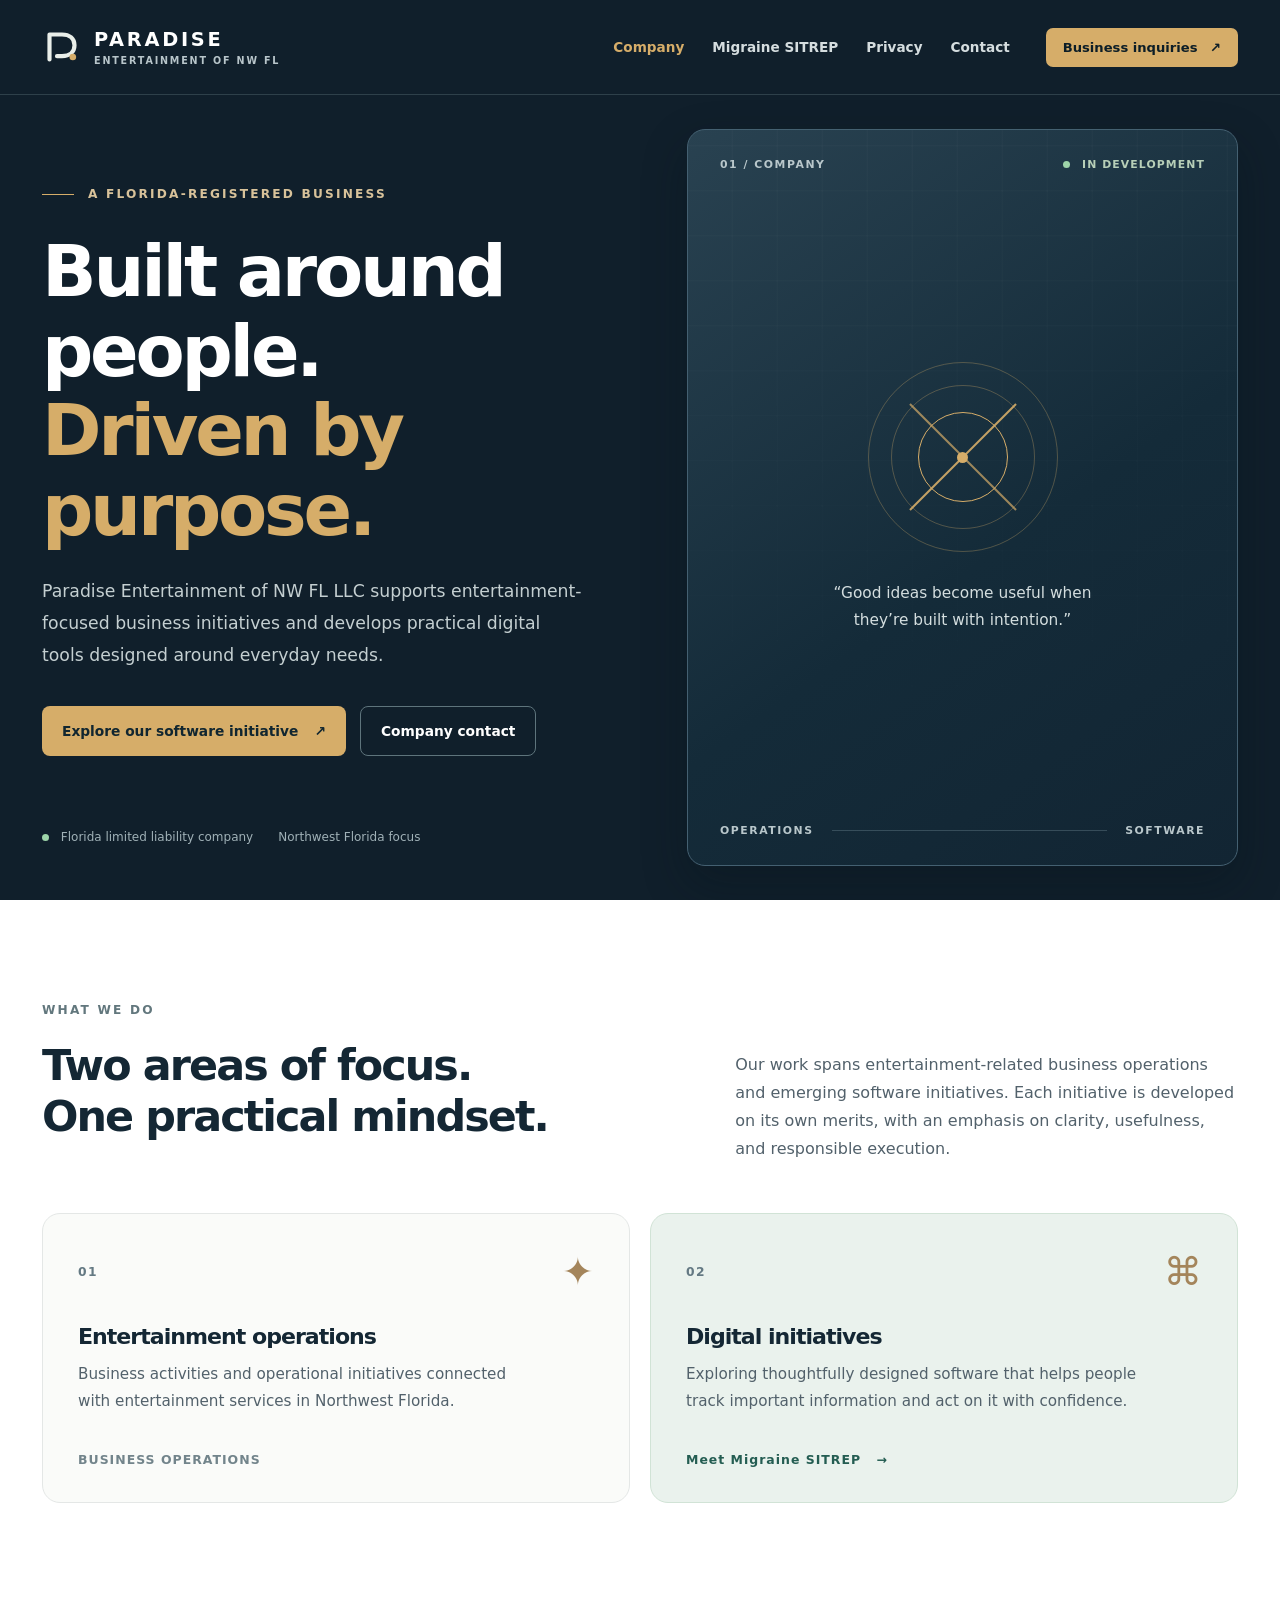
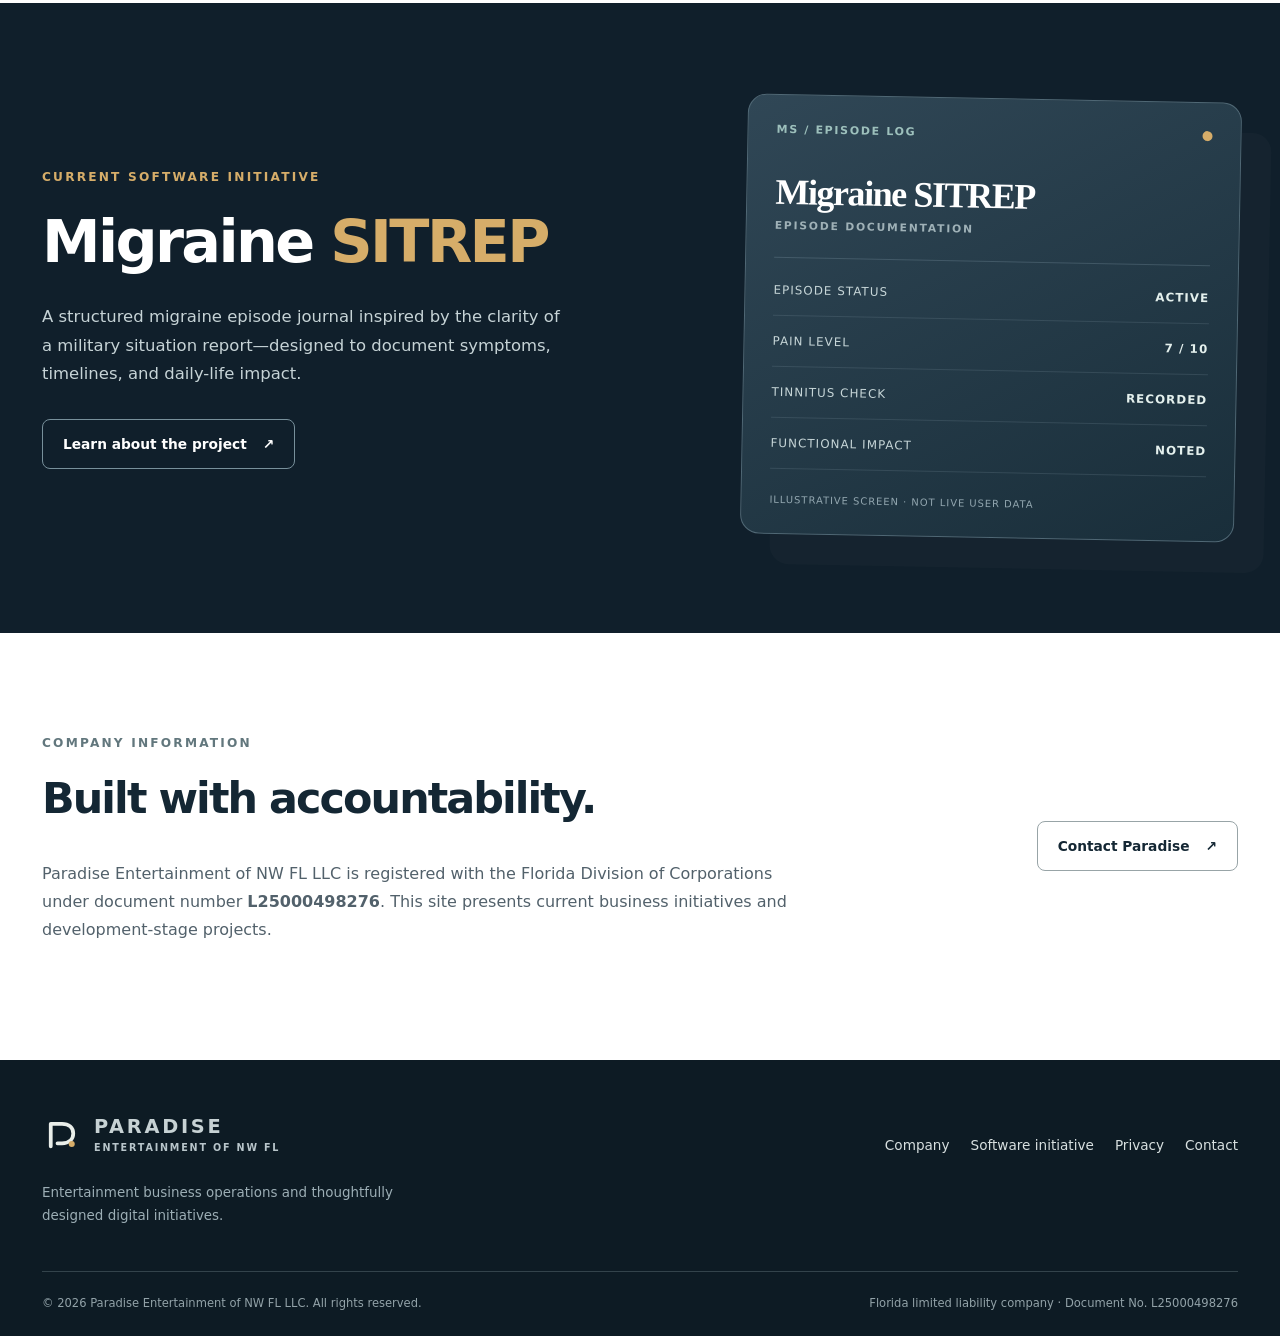
==== index.html @ 519bc17c "initial" ====
<!doctype html><html lang="en"><head><meta charset="utf-8"><meta name="viewport" content="width=device-width, initial-scale=1"><meta name="color-scheme" content="light"><meta name="theme-color" content="#101F2B"><meta name="description" content="Paradise Entertainment of NW FL LLC: entertainment-focused business initiatives and purposeful digital tools in Northwest Florida."><meta property="og:type" content="website"><meta property="og:title" content="Company"><meta property="og:description" content="Paradise Entertainment of NW FL LLC: entertainment-focused business initiatives and purposeful digital tools in Northwest Florida."><title>Company | Paradise Entertainment of NW FL LLC</title><link rel="icon" type="image/svg+xml" href="assets/favicon.svg"><link rel="stylesheet" href="assets/site.css"></head><body><header class="site-header"><div class="shell header-inner"><a class="brand" href="index.html" aria-label="Paradise Entertainment home"><span class="brand-icon" aria-hidden="true"><svg viewBox="0 0 48 48" width="40" height="40" fill="none"><path d="M9 39V9h15c9.2 0 15 5 15 13s-5.8 13-15 13H18" stroke="currentColor" stroke-width="5" stroke-linecap="round" stroke-linejoin="round"/><circle cx="37" cy="36" r="4" fill="#D6AD69"/></svg></span><span class="brand-text"><strong>PARADISE</strong><small>ENTERTAINMENT OF NW FL</small></span></a><nav class="site-nav" aria-label="Primary navigation"><a href="index.html" aria-current=page>Company</a><a href="migraine-sitrep.html" >Migraine SITREP</a><a href="privacy.html" >Privacy</a><a href="contact.html" >Contact</a></nav><a href="contact.html" class="nav-cta">Business inquiries <span aria-hidden="true">↗</span></a></div></header><main id="main-content"><section class="hero"><div class="shell hero-grid"><div class="hero-copy"><div class="eyebrow"><span class="eyebrow-line"></span> A FLORIDA-REGISTERED BUSINESS</div><h1>Built around people.<br><em>Driven by purpose.</em></h1><p class="lede">Paradise Entertainment of NW FL LLC supports entertainment-focused business initiatives and develops practical digital tools designed around everyday needs.</p><div class="hero-actions"><a class="button button-solid" href="migraine-sitrep.html">Explore our software initiative <span aria-hidden="true">↗</span></a><a class="button button-ghost" href="contact.html">Company contact</a></div><div class="hero-meta"><span><span class="meta-dot"></span> Florida limited liability company</span><span>Northwest Florida focus</span></div></div><div class="hero-panel"><div class="panel-grid" aria-hidden="true"></div><div class="panel-upper"><span>01 / COMPANY</span><span class="panel-status"><i></i> IN DEVELOPMENT</span></div><div class="panel-center"><div class="geometric-mark" aria-hidden="true"><span></span><span></span><span></span></div><p class="panel-quote">“Good ideas become useful when they’re built with intention.”</p></div><div class="panel-bottom"><span>OPERATIONS</span><span class="line-deco"></span><span>SOFTWARE</span></div></div></div></section>
<section class="section shell" id="what-we-do"><div class="section-intro"><div><p class="kicker">WHAT WE DO</p><h2>Two areas of focus.<br>One practical mindset.</h2></div><p>Our work spans entertainment-related business operations and emerging software initiatives. Each initiative is developed on its own merits, with an emphasis on clarity, usefulness, and responsible execution.</p></div><div class="focus-grid"><article class="focus-card"><div class="focus-top"><span class="focus-number">01</span><span class="focus-symbol" aria-hidden="true">✦</span></div><h3>Entertainment operations</h3><p>Business activities and operational initiatives connected with entertainment services in Northwest Florida.</p><span class="card-foot">BUSINESS OPERATIONS</span></article><article class="focus-card highlighted"><div class="focus-top"><span class="focus-number">02</span><span class="focus-symbol" aria-hidden="true">⌘</span></div><h3>Digital initiatives</h3><p>Exploring thoughtfully designed software that helps people track important information and act on it with confidence.</p><a class="inline-link" href="migraine-sitrep.html">Meet Migraine SITREP <span aria-hidden="true">→</span></a></article></div></section>
<section class="feature-band"><div class="shell feature-layout"><div class="feature-heading"><p class="kicker gold">CURRENT SOFTWARE INITIATIVE</p><h2>Migraine <span>SITREP</span></h2><p>A structured migraine episode journal inspired by the clarity of a military situation report—designed to document symptoms, timelines, and daily-life impact.</p><a class="button button-outline-light" href="migraine-sitrep.html">Learn about the project <span aria-hidden="true">↗</span></a></div><div class="feature-preview" role="img" aria-label="Illustrative preview of a Migraine SITREP episode card"><div class="feature-preview-head"><span>MS / EPISODE LOG</span><span class="preview-circle"></span></div><div class="preview-title">Migraine SITREP</div><div class="preview-subtitle">EPISODE DOCUMENTATION</div><div class="preview-divider"></div><div class="preview-row"><span>EPISODE STATUS</span><strong>ACTIVE</strong></div><div class="preview-row"><span>PAIN LEVEL</span><strong>7 / 10</strong></div><div class="preview-row"><span>TINNITUS CHECK</span><strong>RECORDED</strong></div><div class="preview-row"><span>FUNCTIONAL IMPACT</span><strong>NOTED</strong></div><div class="preview-foot">ILLUSTRATIVE SCREEN · NOT LIVE USER DATA</div></div></div></section>
<section class="section shell closing"><div><p class="kicker">COMPANY INFORMATION</p><h2>Built with accountability.</h2><p>Paradise Entertainment of NW FL LLC is registered with the Florida Division of Corporations under document number <strong>L25000498276</strong>. This site presents current business initiatives and development-stage projects.</p></div><a class="button button-outline" href="contact.html">Contact Paradise <span aria-hidden="true">↗</span></a></section></main><footer class="site-footer"><div class="shell"><div class="footer-main"><div><a class="brand footer-brand" href="index.html"><span class="brand-icon" aria-hidden="true"><svg viewBox="0 0 48 48" width="40" height="40" fill="none"><path d="M9 39V9h15c9.2 0 15 5 15 13s-5.8 13-15 13H18" stroke="currentColor" stroke-width="5" stroke-linecap="round" stroke-linejoin="round"/><circle cx="37" cy="36" r="4" fill="#D6AD69"/></svg></span><span class="brand-text"><strong>PARADISE</strong><small>ENTERTAINMENT OF NW FL</small></span></a><p>Entertainment business operations and thoughtfully designed digital initiatives.</p></div><div class="footer-links"><a href="index.html">Company</a><a href="migraine-sitrep.html">Software initiative</a><a href="privacy.html">Privacy</a><a href="contact.html">Contact</a></div></div><div class="footer-bottom"><span>© <span data-year>2026</span> Paradise Entertainment of NW FL LLC. All rights reserved.</span><span>Florida limited liability company · Document No. L25000498276</span></div></div></footer><script src="assets/config.js"></script><script src="assets/site.js"></script></body></html>
---- assets/site.css ----
:root{--ink:#142734;--muted:#52616b;--navy:#101f2b;--navy2:#182e3a;--gold:#d6ad69;--cream:#f8f7f2;--paper:#fff;--line:#e4e7e6;--mint:#bbd9c8;--radius:18px;font-family:system-ui,-apple-system,BlinkMacSystemFont,'Segoe UI',Arial,sans-serif;color:var(--ink);background:#fff;font-synthesis:none}*{box-sizing:border-box}html{scroll-behavior:smooth}body{margin:0;min-width:320px}a{color:inherit}img,svg{max-width:100%}h1,h2,h3,h4,p{margin-top:0}h1,h2,h3{font-family:'Segoe UI',system-ui,-apple-system,Arial,sans-serif;letter-spacing:-.045em}h1{font-size:clamp(2.95rem,5.6vw,5.9rem);line-height:1.11;font-weight:700}h2{font-size:clamp(2rem,3.35vw,3.55rem);line-height:1.18}h3{font-size:1.38rem;line-height:1.35}p{line-height:1.75}.shell{width:min(1200px,calc(100% - 84px));margin-inline:auto}.site-header{background:var(--navy);color:#fff;border-bottom:1px solid #2e404a}.header-inner{min-height:94px;display:flex;align-items:center;gap:36px}.brand{display:inline-flex;align-items:center;gap:12px;text-decoration:none;min-width:250px}.brand-icon{display:grid;place-items:center;flex:0 0 auto;color:#e9eee9}.brand-text{display:flex;flex-direction:column;line-height:1.2}.brand-text strong{font-family:'Segoe UI',system-ui,sans-serif;font-size:1.21rem;letter-spacing:.14em}.brand-text small{font-size:.6rem;letter-spacing:.19em;color:#b8c5ca;font-weight:700;margin-top:4px}.site-nav{display:flex;gap:28px;margin-left:auto;align-items:center}.site-nav a{text-decoration:none;color:#d5dddf;font-size:.85rem;font-weight:600;padding:12px 0;white-space:nowrap}.site-nav a:hover,.site-nav a[aria-current=page]{color:var(--gold)}.nav-cta{background:var(--gold);color:#0d1e27;border-radius:7px;padding:12px 17px;text-decoration:none;font-size:.82rem;font-weight:700;white-space:nowrap}.nav-cta span{margin-left:8px}.hero{background:var(--navy);color:white;overflow:hidden}.hero-grid{display:grid;grid-template-columns:1.03fr .97fr;align-items:stretch;min-height:635px;gap:60px}.hero-copy{padding:92px 0 56px}.eyebrow,.kicker{font-size:.76rem;letter-spacing:.18em;font-weight:800;color:#62777d}.eyebrow{display:flex;align-items:center;color:#d8c29a;gap:14px;margin-bottom:31px}.eyebrow-line{width:32px;height:1px;background:var(--gold)}.hero h1{margin-bottom:26px}.hero h1 em{color:var(--gold);font-style:normal}.lede{font-size:1.08rem;color:#c4cfd1;max-width:540px;line-height:1.85}.hero-actions{display:flex;flex-wrap:wrap;gap:14px;margin:34px 0 74px}.button{display:inline-flex;justify-content:center;align-items:center;gap:16px;text-decoration:none;font-weight:800;font-size:.86rem;border-radius:8px;padding:16px 20px;transition:transform .17s,background .17s}.button:hover{transform:translateY(-2px)}.button-solid{background:var(--gold);color:#112630}.button-ghost{border:1px solid #5e747c;color:#fff}.button-outline-light{border:1px solid #78909b;color:white}.button-outline{border:1px solid #98a4a7;color:var(--ink);white-space:nowrap}.hero-meta{display:flex;flex-wrap:wrap;gap:25px;color:#a0b1b7;font-size:.75rem}.meta-dot{display:inline-block;width:7px;height:7px;border-radius:50%;background:#9dd4a9;margin-right:8px}.hero-panel{margin:34px 0;background:linear-gradient(145deg,#294251,#142b39 57%,#122533);border:1px solid #446071;border-radius:18px;min-height:565px;padding:28px 32px;position:relative;display:flex;flex-direction:column;box-shadow:0 18px 45px #07131a50;overflow:hidden}.panel-grid{position:absolute;inset:0;background:repeating-linear-gradient(0deg,transparent 0 43px,#ffffff08 44px 45px),repeating-linear-gradient(90deg,transparent 0 43px,#ffffff08 44px 45px);mask-image:linear-gradient(to bottom,#0009,transparent)}.panel-upper,.panel-bottom{position:relative;z-index:1;display:flex;justify-content:space-between;align-items:center;color:#b9c7cb;letter-spacing:.14em;font-size:.68rem;font-weight:700}.panel-status{color:#b7cfb8;letter-spacing:.1em}.panel-status i{display:inline-block;background:#9dd4a9;width:7px;height:7px;border-radius:50%;margin-right:7px}.panel-center{flex:1;display:flex;flex-direction:column;justify-content:center;align-items:center;text-align:center;position:relative}.geometric-mark{width:190px;height:190px;position:relative;border:1px solid #b99a635e;border-radius:50%;display:grid;place-items:center}.geometric-mark:before,.geometric-mark:after{content:'';position:absolute;border-radius:50%;border:1px solid #d6ad6950;inset:22px}.geometric-mark:after{inset:49px;border-color:var(--gold)}.geometric-mark span:first-child{height:150px;border-left:2px solid var(--gold);transform:rotate(45deg);opacity:.9}.geometric-mark span:nth-child(2){position:absolute;width:150px;border-top:2px solid var(--gold);transform:rotate(45deg);opacity:.7}.geometric-mark span:nth-child(3){position:absolute;width:11px;height:11px;background:var(--gold);border-radius:50%}.panel-quote{color:#d4dedf;max-width:260px;font-size:.96rem;margin:28px 0 0;line-height:1.7}.line-deco{height:1px;background:#77929c5a;flex:1;margin:0 18px}.section{padding:100px 0}.section-intro{display:grid;grid-template-columns:1.2fr 1fr;gap:90px;align-items:end;margin-bottom:36px}.section-intro p:last-child{color:var(--muted);margin-bottom:14px}.kicker{margin-bottom:19px}.focus-grid{display:grid;grid-template-columns:1fr 1fr;gap:20px}.focus-card{border:1px solid var(--line);background:#fafbf9;border-radius:var(--radius);padding:35px;min-height:290px;display:flex;flex-direction:column}.focus-card.highlighted{background:#eaf2ed;border-color:#d1e3d6}.focus-top{display:flex;justify-content:space-between;align-items:center;margin-bottom:28px}.focus-number,.mini-index{font-size:.77rem;color:#647983;font-weight:800;letter-spacing:.12em}.focus-symbol{font-size:2.4rem;color:#a4855b}.focus-card h3{margin-bottom:9px}.focus-card p{max-width:455px;color:var(--muted);font-size:.95rem}.card-foot,.inline-link{font-size:.78rem;letter-spacing:.08em;font-weight:800;text-decoration:none;margin-top:auto}.card-foot{color:#72848b}.inline-link{color:#245d52}.inline-link span{margin-left:10px}.feature-band{background:var(--navy);color:white;padding:95px 0;overflow:hidden}.feature-layout{display:grid;grid-template-columns:1fr .82fr;gap:100px;align-items:center}.gold{color:var(--gold)}.feature-heading h2{font-size:clamp(3rem,4.6vw,5rem);margin-bottom:26px}.feature-heading h2 span{color:var(--gold)}.feature-heading p:not(.kicker){color:#c6d3d6;font-size:1.03rem;max-width:520px;margin-bottom:30px}.feature-preview{border:1px solid #506875;border-radius:19px;padding:28px;background:linear-gradient(152deg,#304756,#192e3a);box-shadow:30px 30px 0 #ffffff05;transform:rotate(1.1deg)}.feature-preview-head{display:flex;justify-content:space-between;color:#9dc0bc;font-size:.69rem;font-weight:800;letter-spacing:.15em}.preview-circle{height:10px;width:10px;border-radius:50%;background:var(--gold)}.preview-title{font-family:Manrope;font-size:2.25rem;font-weight:800;letter-spacing:-.04em;margin-top:35px}.preview-subtitle{letter-spacing:.17em;color:#9fb1b7;font-size:.67rem;font-weight:800;margin-top:6px}.preview-divider{height:1px;background:#78909d56;margin:25px 0 7px}.preview-row{display:flex;justify-content:space-between;gap:18px;border-bottom:1px solid #78909d3b;padding:18px 0;font-size:.74rem;color:#c7d6d8;letter-spacing:.09em}.preview-row strong{color:#e4f0ed}.preview-foot{color:#93a7b0;font-size:.62rem;letter-spacing:.1em;margin-top:25px}.closing{display:flex;justify-content:space-between;align-items:center;gap:50px}.closing p:last-child{color:var(--muted);max-width:760px}.site-footer{background:#0d1b24;color:#c7d2d4;padding:55px 0 26px}.footer-main{display:flex;justify-content:space-between;gap:70px}.footer-brand .brand-icon{transform:scale(.9)}.footer-main p{max-width:355px;color:#9caeb5;font-size:.84rem;margin:22px 0 25px}.footer-links{display:flex;gap:21px;flex-wrap:wrap;align-content:flex-start;padding-top:22px}.footer-links a{font-size:.85rem;text-decoration:none;color:#d8e0e0}.footer-links a:hover{color:var(--gold)}.footer-bottom{border-top:1px solid #33434b;display:flex;justify-content:space-between;gap:20px;padding-top:24px;margin-top:18px;color:#92a2a8;font-size:.72rem}.interior-hero{padding-top:110px;padding-bottom:90px}.interior-hero h1{margin-bottom:22px}.interior-lede{color:var(--muted);font-size:1.19rem;max-width:765px}.interior-hero.compact{padding-bottom:55px}.chip-row{display:flex;gap:11px;flex-wrap:wrap;margin-top:24px}.chip{border:1px solid #cbd5d5;border-radius:40px;padding:9px 14px;font-size:.75rem;font-weight:700;color:#496169}.content-grid{display:grid;grid-template-columns:1fr .79fr;gap:120px;padding-top:20px}.content-grid p{color:var(--muted)}.fact-panel{background:var(--navy);color:white;padding:35px;border-radius:var(--radius);align-self:start}.fact-label{font-size:.76rem;color:var(--gold);letter-spacing:.12em;font-weight:800}.check-list{padding:10px 0 0;list-style:none}.check-list li{padding:12px 0;border-bottom:1px solid #52657177;line-height:1.55}.check-list li:before{content:'✓';color:var(--gold);margin-right:12px}.soft{background:#f3f6f4}.soft h2 em{color:#568171;font-style:normal}.three-up{display:grid;grid-template-columns:repeat(3,1fr);gap:30px;margin-top:38px}.three-up article{border-top:1px solid #bccac4;padding-top:22px}.three-up h3{margin-top:26px}.three-up p{color:var(--muted)}.notice{border:1px solid #d5dcda;background:#fafbf9;border-radius:var(--radius);padding:38px;display:flex;gap:40px;align-items:end;justify-content:space-between}.notice p:not(.kicker){max-width:780px;color:var(--muted);margin-bottom:0}.text-cta{white-space:nowrap;color:#245d52;font-weight:800;text-decoration:none;font-size:.87rem}.legal-layout{display:grid;grid-template-columns:250px 1fr;gap:90px;padding-top:0}.legal-aside{border-top:2px solid var(--gold);padding-top:20px;font-size:.82rem;color:#697a80}.legal-content{max-width:770px}.legal-content h2{font-size:1.65rem;margin:0 0 12px}.legal-content h2:not(:first-child){margin-top:36px}.legal-content p{color:var(--muted)}.legal-content strong{color:var(--ink)}.contact-grid{display:grid;grid-template-columns:1fr 1fr;gap:20px;padding-top:0}.contact-panel{background:#f5f7f5;border:1px solid #e1e6e3;border-radius:var(--radius);padding:40px;min-height:340px}.contact-primary{background:#edf3ee}.contact-panel>p:not(.kicker){color:var(--muted)}.contact-rule{background:#d4dfdb;height:1px;margin:35px 0 22px}.contact-detail{display:flex;justify-content:space-between;gap:18px;padding:13px 0;font-size:.78rem}.contact-detail span{color:#677980;font-weight:800;letter-spacing:.08em}.contact-detail strong{text-align:right}.configuration-note{border:1px dashed #829990;border-radius:8px;padding:16px;color:#536b65!important;font-size:.84rem}.email-link{display:inline-block;font-size:1.03rem;font-weight:800;color:#245d52;overflow-wrap:anywhere}.fine-print{font-size:.74rem;margin-top:38px}.skip-link{position:absolute;left:-999px;top:auto}.skip-link:focus{left:14px;top:14px;z-index:99;background:white;padding:9px}@media(max-width:1080px){.shell{width:min(1200px,calc(100% - 48px))}.header-inner{gap:16px;flex-wrap:wrap;padding:14px 0}.brand{min-width:230px}.site-nav{gap:18px}.nav-cta{display:none}.hero-grid{gap:25px}.feature-layout{gap:45px}}@media(max-width:800px){.header-inner{min-height:80px}.site-nav{order:3;margin:4px 0 0;width:100%;justify-content:space-between;gap:10px;overflow:auto}.site-nav a{font-size:.79rem}.hero-grid{grid-template-columns:1fr}.hero-copy{padding:76px 0 12px}.hero-panel{min-height:330px;margin:0 0 36px}.hero-actions{margin-bottom:42px}.section{padding:65px 0}.section-intro,.feature-layout,.content-grid,.contact-grid,.legal-layout{grid-template-columns:1fr;gap:25px}.feature-layout{gap:40px}.feature-band{padding:75px 0}.focus-grid{grid-template-columns:1fr}.focus-card{min-height:225px}.closing,.notice{flex-direction:column;align-items:flex-start}.three-up{grid-template-columns:1fr;gap:15px}.interior-hero{padding-top:75px;padding-bottom:55px}.footer-main,.footer-bottom{flex-direction:column;gap:20px}.legal-layout{padding-top:0}}@media(max-width:480px){.shell{width:calc(100% - 34px)}.brand-text strong{font-size:1.05rem}.brand-text small{font-size:.53rem}.brand-icon svg{width:34px;height:34px}.hero h1{font-size:2.7rem}.hero-panel{padding:21px}.hero-actions .button{width:100%}.hero-meta{gap:12px}.section-intro{gap:4px}.feature-preview{padding:20px}.preview-row{font-size:.67rem}.contact-panel{padding:26px}.contact-detail{flex-direction:column;gap:4px}.contact-detail strong{text-align:left}.notice{padding:25px}.footer-links{gap:12px}}
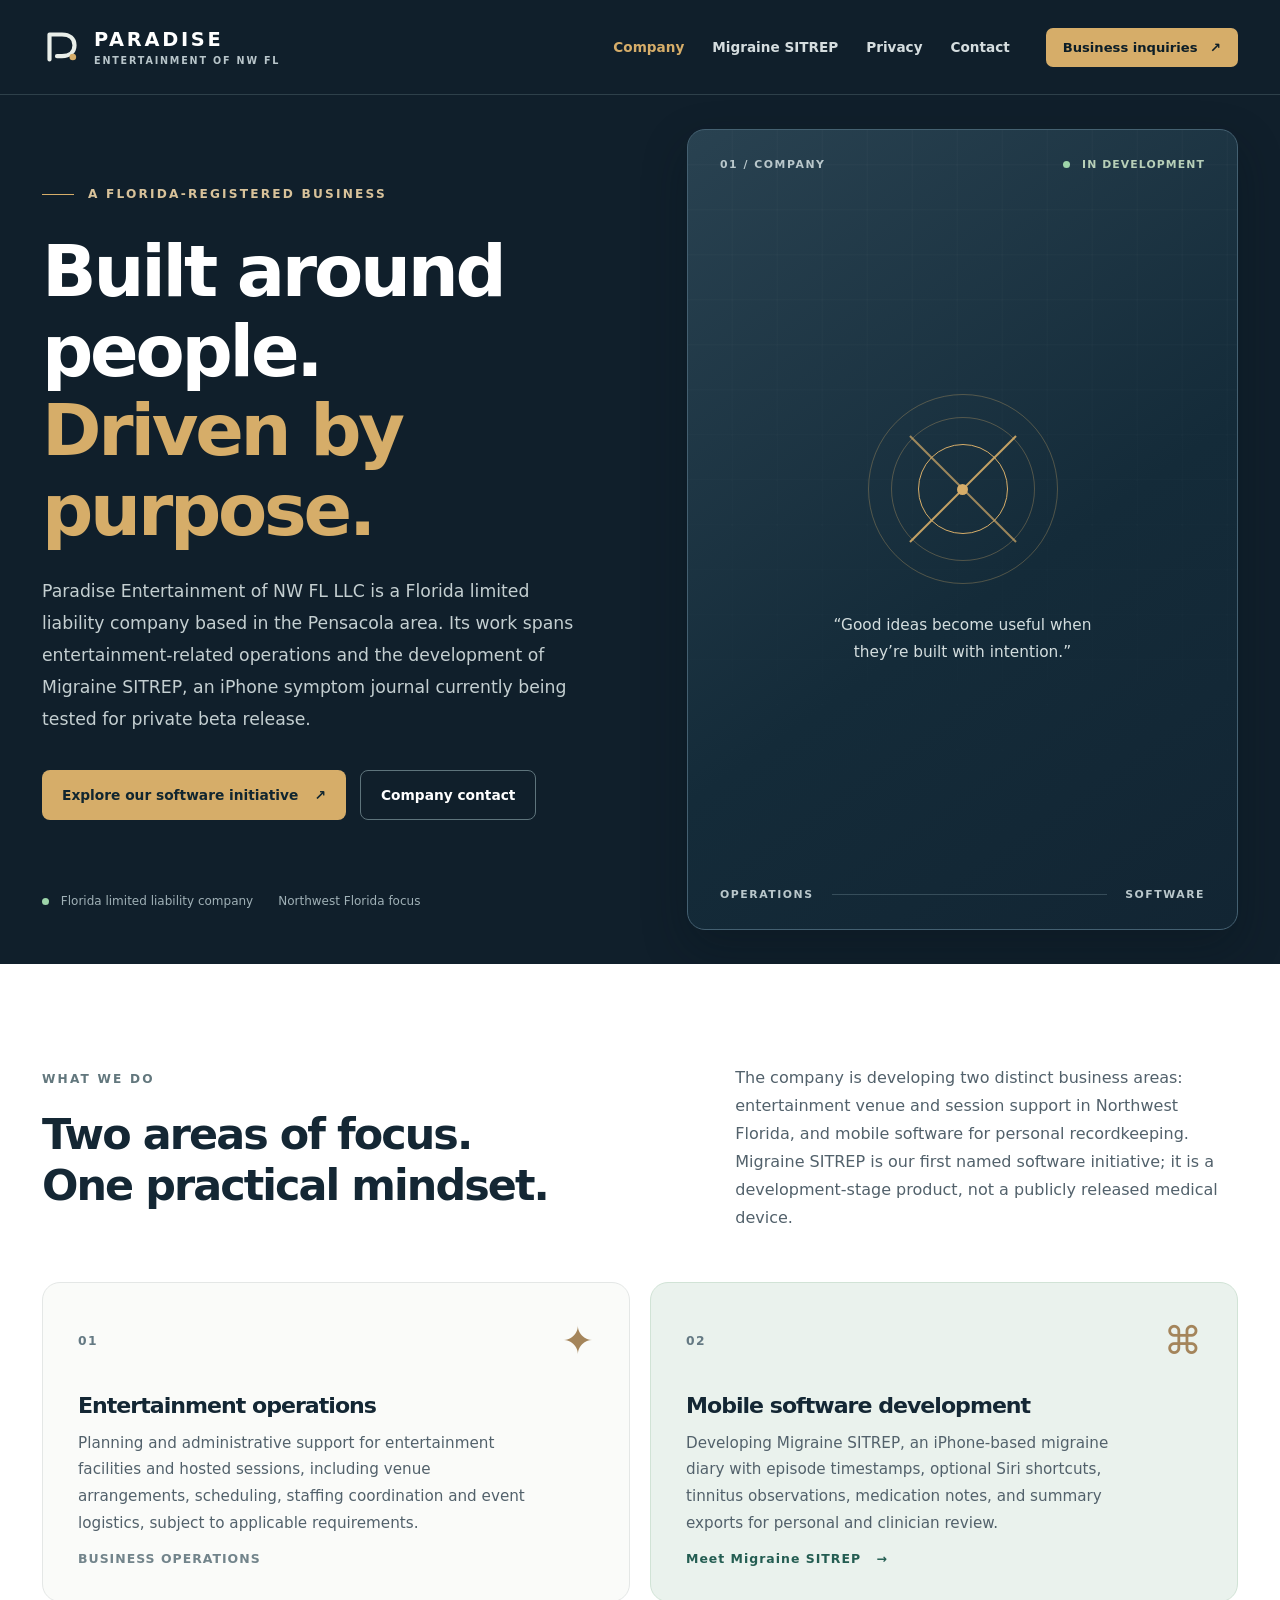
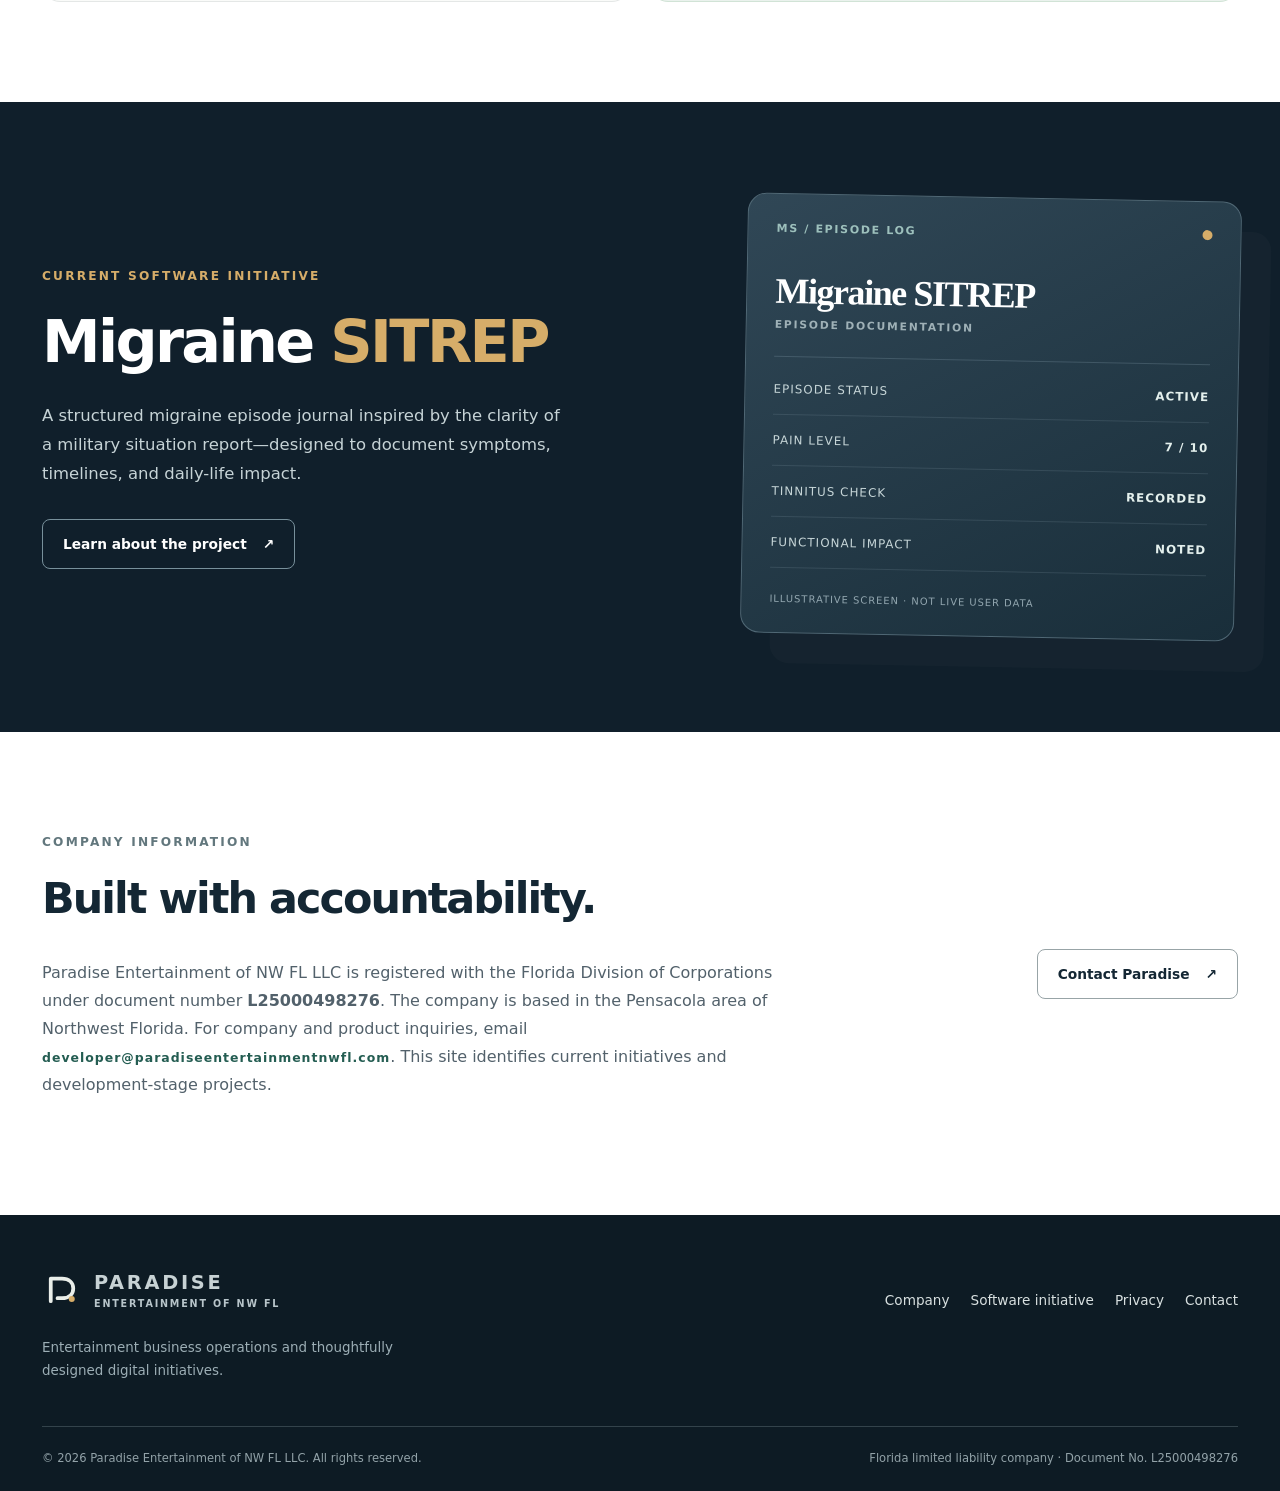
==== commit 9e8b8fe1: "Clarify Paradise company activities and contact details on homepage" ====
--- a/index.html
+++ b/index.html
@@ -1,4 +1,4 @@
-<!doctype html><html lang="en"><head><meta charset="utf-8"><meta name="viewport" content="width=device-width, initial-scale=1"><meta name="color-scheme" content="light"><meta name="theme-color" content="#101F2B"><meta name="description" content="Paradise Entertainment of NW FL LLC: entertainment-focused business initiatives and purposeful digital tools in Northwest Florida."><meta property="og:type" content="website"><meta property="og:title" content="Company"><meta property="og:description" content="Paradise Entertainment of NW FL LLC: entertainment-focused business initiatives and purposeful digital tools in Northwest Florida."><title>Company | Paradise Entertainment of NW FL LLC</title><link rel="icon" type="image/svg+xml" href="assets/favicon.svg"><link rel="stylesheet" href="assets/site.css"></head><body><header class="site-header"><div class="shell header-inner"><a class="brand" href="index.html" aria-label="Paradise Entertainment home"><span class="brand-icon" aria-hidden="true"><svg viewBox="0 0 48 48" width="40" height="40" fill="none"><path d="M9 39V9h15c9.2 0 15 5 15 13s-5.8 13-15 13H18" stroke="currentColor" stroke-width="5" stroke-linecap="round" stroke-linejoin="round"/><circle cx="37" cy="36" r="4" fill="#D6AD69"/></svg></span><span class="brand-text"><strong>PARADISE</strong><small>ENTERTAINMENT OF NW FL</small></span></a><nav class="site-nav" aria-label="Primary navigation"><a href="index.html" aria-current=page>Company</a><a href="migraine-sitrep.html" >Migraine SITREP</a><a href="privacy.html" >Privacy</a><a href="contact.html" >Contact</a></nav><a href="contact.html" class="nav-cta">Business inquiries <span aria-hidden="true">↗</span></a></div></header><main id="main-content"><section class="hero"><div class="shell hero-grid"><div class="hero-copy"><div class="eyebrow"><span class="eyebrow-line"></span> A FLORIDA-REGISTERED BUSINESS</div><h1>Built around people.<br><em>Driven by purpose.</em></h1><p class="lede">Paradise Entertainment of NW FL LLC supports entertainment-focused business initiatives and develops practical digital tools designed around everyday needs.</p><div class="hero-actions"><a class="button button-solid" href="migraine-sitrep.html">Explore our software initiative <span aria-hidden="true">↗</span></a><a class="button button-ghost" href="contact.html">Company contact</a></div><div class="hero-meta"><span><span class="meta-dot"></span> Florida limited liability company</span><span>Northwest Florida focus</span></div></div><div class="hero-panel"><div class="panel-grid" aria-hidden="true"></div><div class="panel-upper"><span>01 / COMPANY</span><span class="panel-status"><i></i> IN DEVELOPMENT</span></div><div class="panel-center"><div class="geometric-mark" aria-hidden="true"><span></span><span></span><span></span></div><p class="panel-quote">“Good ideas become useful when they’re built with intention.”</p></div><div class="panel-bottom"><span>OPERATIONS</span><span class="line-deco"></span><span>SOFTWARE</span></div></div></div></section>
-<section class="section shell" id="what-we-do"><div class="section-intro"><div><p class="kicker">WHAT WE DO</p><h2>Two areas of focus.<br>One practical mindset.</h2></div><p>Our work spans entertainment-related business operations and emerging software initiatives. Each initiative is developed on its own merits, with an emphasis on clarity, usefulness, and responsible execution.</p></div><div class="focus-grid"><article class="focus-card"><div class="focus-top"><span class="focus-number">01</span><span class="focus-symbol" aria-hidden="true">✦</span></div><h3>Entertainment operations</h3><p>Business activities and operational initiatives connected with entertainment services in Northwest Florida.</p><span class="card-foot">BUSINESS OPERATIONS</span></article><article class="focus-card highlighted"><div class="focus-top"><span class="focus-number">02</span><span class="focus-symbol" aria-hidden="true">⌘</span></div><h3>Digital initiatives</h3><p>Exploring thoughtfully designed software that helps people track important information and act on it with confidence.</p><a class="inline-link" href="migraine-sitrep.html">Meet Migraine SITREP <span aria-hidden="true">→</span></a></article></div></section>
+<!doctype html><html lang="en"><head><meta charset="utf-8"><meta name="viewport" content="width=device-width, initial-scale=1"><meta name="color-scheme" content="light"><meta name="theme-color" content="#101F2B"><meta name="description" content="Paradise Entertainment of NW FL LLC: entertainment-focused business initiatives and purposeful digital tools in Northwest Florida."><meta property="og:type" content="website"><meta property="og:title" content="Company"><meta property="og:description" content="Paradise Entertainment of NW FL LLC: entertainment-focused business initiatives and purposeful digital tools in Northwest Florida."><title>Company | Paradise Entertainment of NW FL LLC</title><link rel="icon" type="image/svg+xml" href="assets/favicon.svg"><link rel="stylesheet" href="assets/site.css"></head><body><header class="site-header"><div class="shell header-inner"><a class="brand" href="index.html" aria-label="Paradise Entertainment home"><span class="brand-icon" aria-hidden="true"><svg viewBox="0 0 48 48" width="40" height="40" fill="none"><path d="M9 39V9h15c9.2 0 15 5 15 13s-5.8 13-15 13H18" stroke="currentColor" stroke-width="5" stroke-linecap="round" stroke-linejoin="round"/><circle cx="37" cy="36" r="4" fill="#D6AD69"/></svg></span><span class="brand-text"><strong>PARADISE</strong><small>ENTERTAINMENT OF NW FL</small></span></a><nav class="site-nav" aria-label="Primary navigation"><a href="index.html" aria-current=page>Company</a><a href="migraine-sitrep.html" >Migraine SITREP</a><a href="privacy.html" >Privacy</a><a href="contact.html" >Contact</a></nav><a href="contact.html" class="nav-cta">Business inquiries <span aria-hidden="true">↗</span></a></div></header><main id="main-content"><section class="hero"><div class="shell hero-grid"><div class="hero-copy"><div class="eyebrow"><span class="eyebrow-line"></span> A FLORIDA-REGISTERED BUSINESS</div><h1>Built around people.<br><em>Driven by purpose.</em></h1><p class="lede">Paradise Entertainment of NW FL LLC is a Florida limited liability company based in the Pensacola area. Its work spans entertainment-related operations and the development of Migraine SITREP, an iPhone symptom journal currently being tested for private beta release.</p><div class="hero-actions"><a class="button button-solid" href="migraine-sitrep.html">Explore our software initiative <span aria-hidden="true">↗</span></a><a class="button button-ghost" href="contact.html">Company contact</a></div><div class="hero-meta"><span><span class="meta-dot"></span> Florida limited liability company</span><span>Northwest Florida focus</span></div></div><div class="hero-panel"><div class="panel-grid" aria-hidden="true"></div><div class="panel-upper"><span>01 / COMPANY</span><span class="panel-status"><i></i> IN DEVELOPMENT</span></div><div class="panel-center"><div class="geometric-mark" aria-hidden="true"><span></span><span></span><span></span></div><p class="panel-quote">“Good ideas become useful when they’re built with intention.”</p></div><div class="panel-bottom"><span>OPERATIONS</span><span class="line-deco"></span><span>SOFTWARE</span></div></div></div></section>
+<section class="section shell" id="what-we-do"><div class="section-intro"><div><p class="kicker">WHAT WE DO</p><h2>Two areas of focus.<br>One practical mindset.</h2></div><p>The company is developing two distinct business areas: entertainment venue and session support in Northwest Florida, and mobile software for personal recordkeeping. Migraine SITREP is our first named software initiative; it is a development-stage product, not a publicly released medical device.</p></div><div class="focus-grid"><article class="focus-card"><div class="focus-top"><span class="focus-number">01</span><span class="focus-symbol" aria-hidden="true">✦</span></div><h3>Entertainment operations</h3><p>Planning and administrative support for entertainment facilities and hosted sessions, including venue arrangements, scheduling, staffing coordination and event logistics, subject to applicable requirements.</p><span class="card-foot">BUSINESS OPERATIONS</span></article><article class="focus-card highlighted"><div class="focus-top"><span class="focus-number">02</span><span class="focus-symbol" aria-hidden="true">⌘</span></div><h3>Mobile software development</h3><p>Developing Migraine SITREP, an iPhone-based migraine diary with episode timestamps, optional Siri shortcuts, tinnitus observations, medication notes, and summary exports for personal and clinician review.</p><a class="inline-link" href="migraine-sitrep.html">Meet Migraine SITREP <span aria-hidden="true">→</span></a></article></div></section>
 <section class="feature-band"><div class="shell feature-layout"><div class="feature-heading"><p class="kicker gold">CURRENT SOFTWARE INITIATIVE</p><h2>Migraine <span>SITREP</span></h2><p>A structured migraine episode journal inspired by the clarity of a military situation report—designed to document symptoms, timelines, and daily-life impact.</p><a class="button button-outline-light" href="migraine-sitrep.html">Learn about the project <span aria-hidden="true">↗</span></a></div><div class="feature-preview" role="img" aria-label="Illustrative preview of a Migraine SITREP episode card"><div class="feature-preview-head"><span>MS / EPISODE LOG</span><span class="preview-circle"></span></div><div class="preview-title">Migraine SITREP</div><div class="preview-subtitle">EPISODE DOCUMENTATION</div><div class="preview-divider"></div><div class="preview-row"><span>EPISODE STATUS</span><strong>ACTIVE</strong></div><div class="preview-row"><span>PAIN LEVEL</span><strong>7 / 10</strong></div><div class="preview-row"><span>TINNITUS CHECK</span><strong>RECORDED</strong></div><div class="preview-row"><span>FUNCTIONAL IMPACT</span><strong>NOTED</strong></div><div class="preview-foot">ILLUSTRATIVE SCREEN · NOT LIVE USER DATA</div></div></div></section>
-<section class="section shell closing"><div><p class="kicker">COMPANY INFORMATION</p><h2>Built with accountability.</h2><p>Paradise Entertainment of NW FL LLC is registered with the Florida Division of Corporations under document number <strong>L25000498276</strong>. This site presents current business initiatives and development-stage projects.</p></div><a class="button button-outline" href="contact.html">Contact Paradise <span aria-hidden="true">↗</span></a></section></main><footer class="site-footer"><div class="shell"><div class="footer-main"><div><a class="brand footer-brand" href="index.html"><span class="brand-icon" aria-hidden="true"><svg viewBox="0 0 48 48" width="40" height="40" fill="none"><path d="M9 39V9h15c9.2 0 15 5 15 13s-5.8 13-15 13H18" stroke="currentColor" stroke-width="5" stroke-linecap="round" stroke-linejoin="round"/><circle cx="37" cy="36" r="4" fill="#D6AD69"/></svg></span><span class="brand-text"><strong>PARADISE</strong><small>ENTERTAINMENT OF NW FL</small></span></a><p>Entertainment business operations and thoughtfully designed digital initiatives.</p></div><div class="footer-links"><a href="index.html">Company</a><a href="migraine-sitrep.html">Software initiative</a><a href="privacy.html">Privacy</a><a href="contact.html">Contact</a></div></div><div class="footer-bottom"><span>© <span data-year>2026</span> Paradise Entertainment of NW FL LLC. All rights reserved.</span><span>Florida limited liability company · Document No. L25000498276</span></div></div></footer><script src="assets/config.js"></script><script src="assets/site.js"></script></body></html>+<section class="section shell closing"><div><p class="kicker">COMPANY INFORMATION</p><h2>Built with accountability.</h2><p>Paradise Entertainment of NW FL LLC is registered with the Florida Division of Corporations under document number <strong>L25000498276</strong>. The company is based in the Pensacola area of Northwest Florida. For company and product inquiries, email <a class="inline-link" href="mailto:developer@paradiseentertainmentnwfl.com">developer@paradiseentertainmentnwfl.com</a>. This site identifies current initiatives and development-stage projects.</p></div><a class="button button-outline" href="contact.html">Contact Paradise <span aria-hidden="true">↗</span></a></section></main><footer class="site-footer"><div class="shell"><div class="footer-main"><div><a class="brand footer-brand" href="index.html"><span class="brand-icon" aria-hidden="true"><svg viewBox="0 0 48 48" width="40" height="40" fill="none"><path d="M9 39V9h15c9.2 0 15 5 15 13s-5.8 13-15 13H18" stroke="currentColor" stroke-width="5" stroke-linecap="round" stroke-linejoin="round"/><circle cx="37" cy="36" r="4" fill="#D6AD69"/></svg></span><span class="brand-text"><strong>PARADISE</strong><small>ENTERTAINMENT OF NW FL</small></span></a><p>Entertainment business operations and thoughtfully designed digital initiatives.</p></div><div class="footer-links"><a href="index.html">Company</a><a href="migraine-sitrep.html">Software initiative</a><a href="privacy.html">Privacy</a><a href="contact.html">Contact</a></div></div><div class="footer-bottom"><span>© <span data-year>2026</span> Paradise Entertainment of NW FL LLC. All rights reserved.</span><span>Florida limited liability company · Document No. L25000498276</span></div></div></footer><script src="assets/config.js"></script><script src="assets/site.js"></script></body></html>
